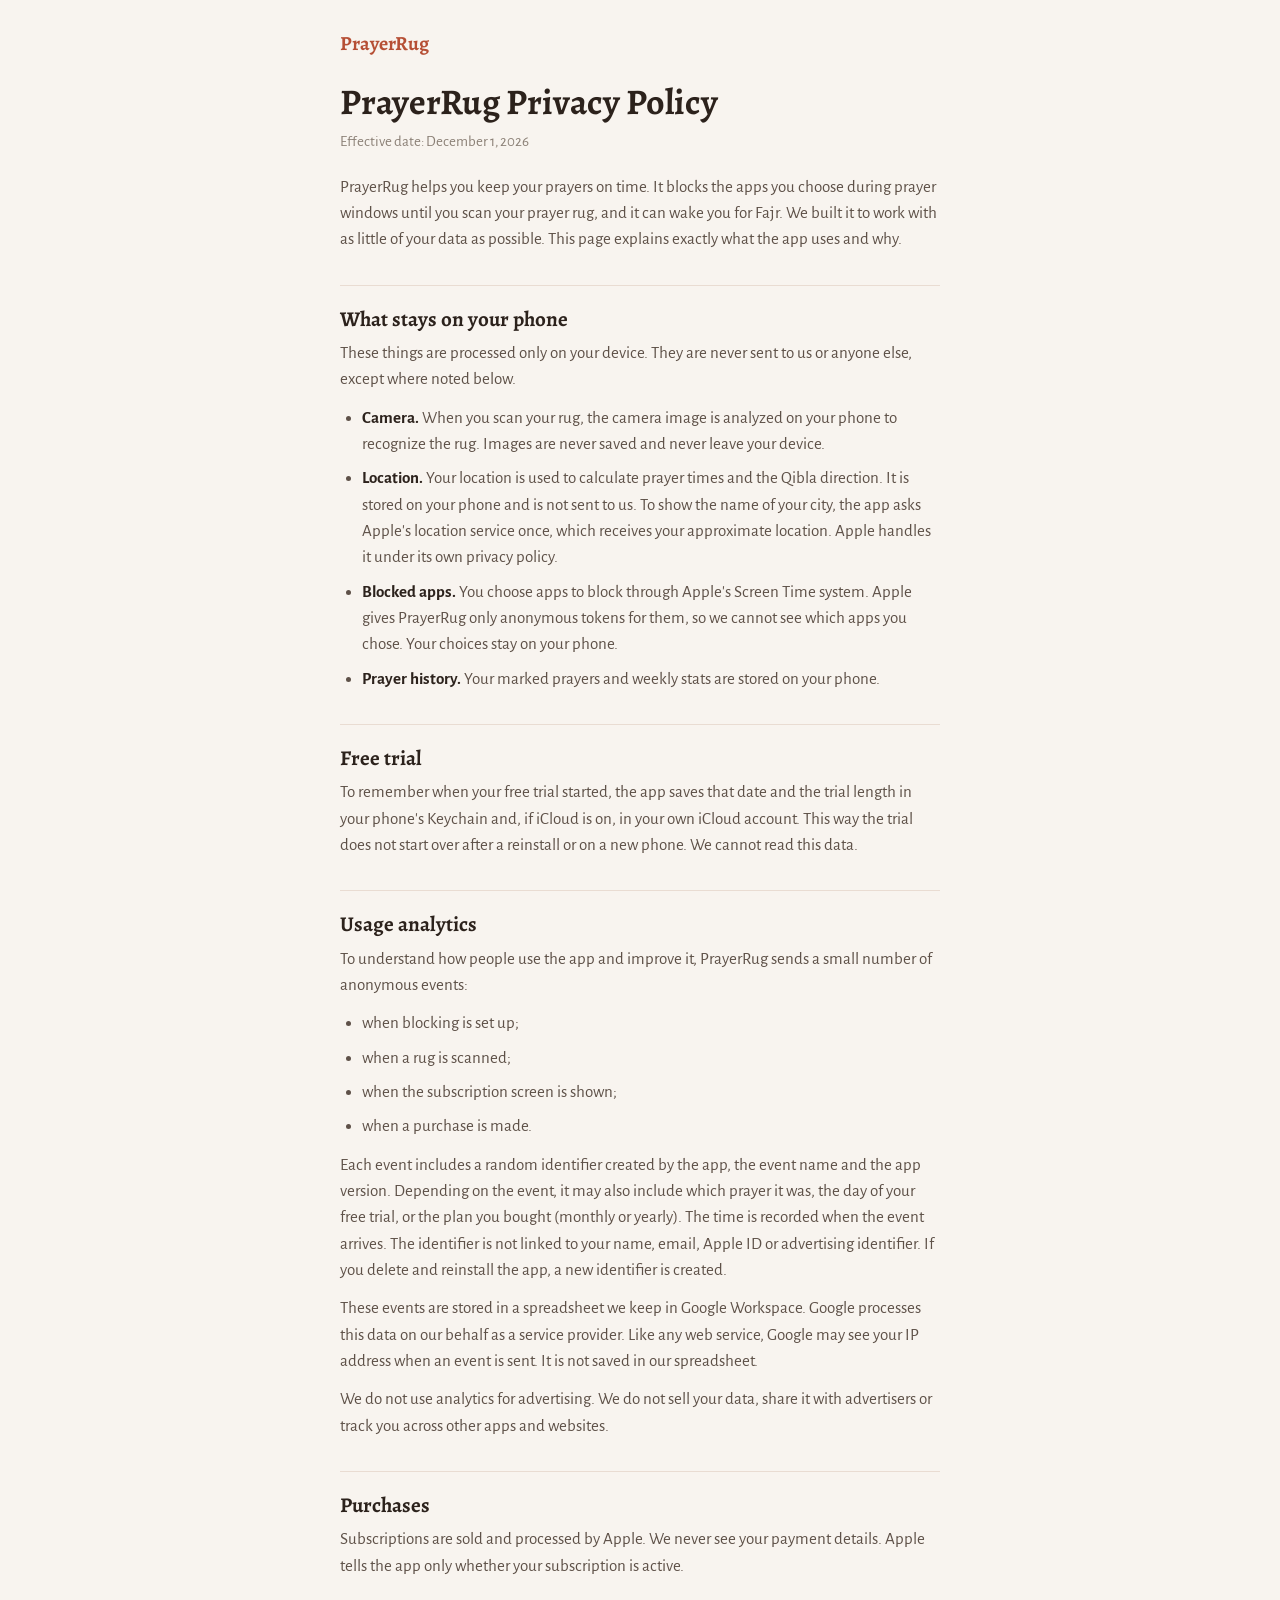
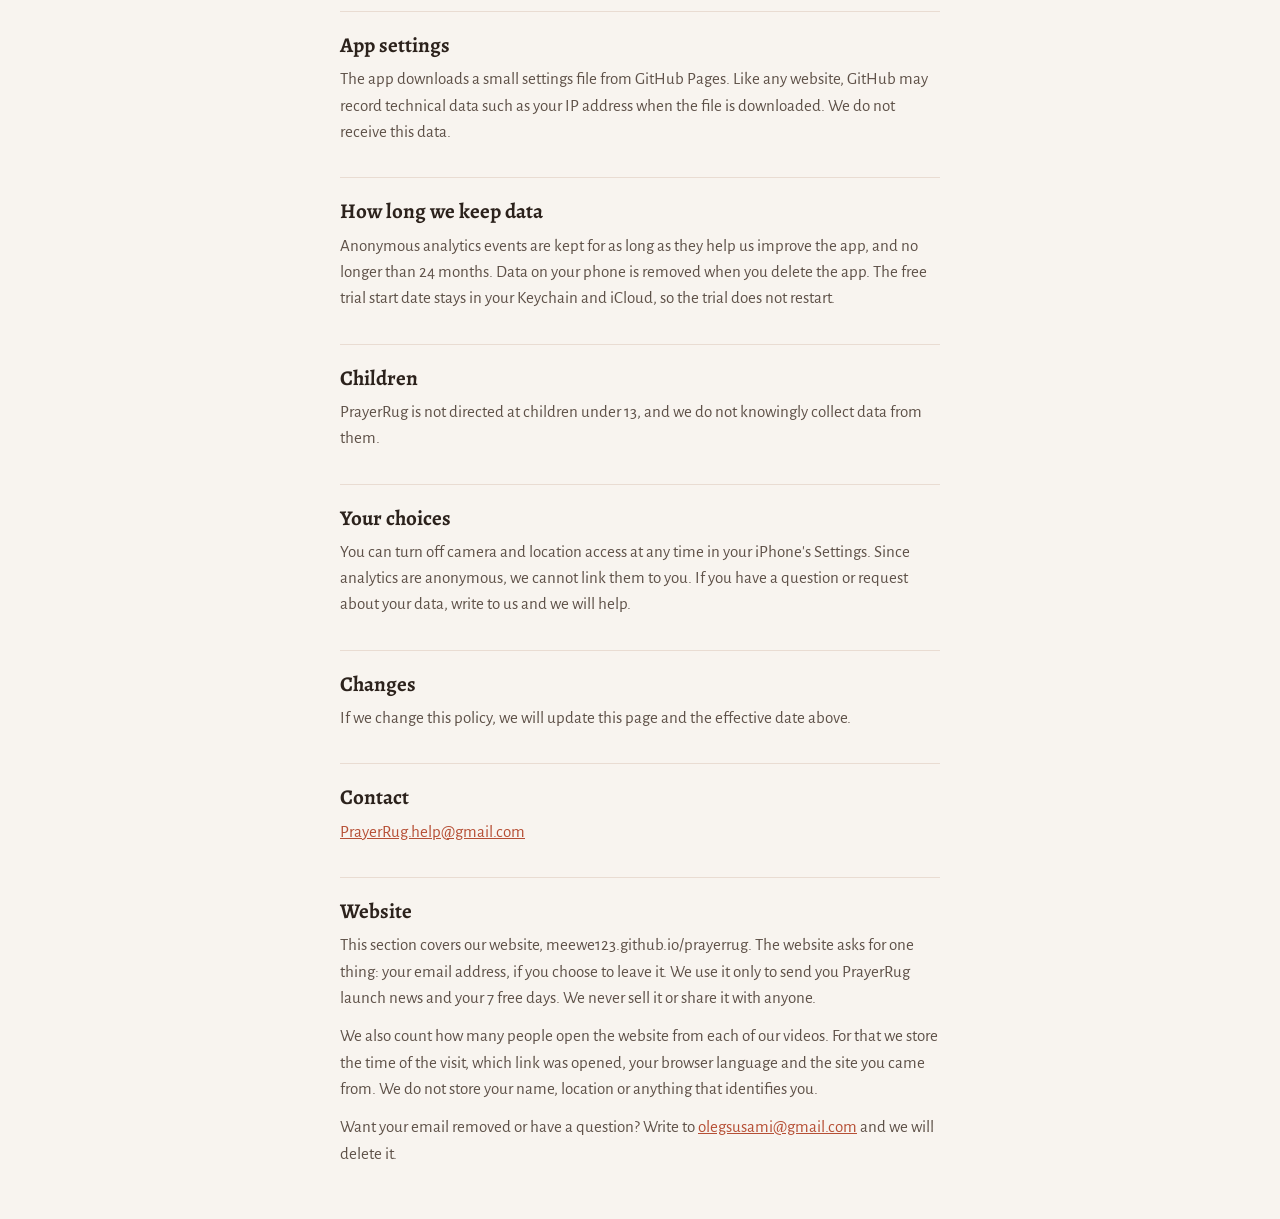
==== privacy/index.html @ 212ce333 "Add app privacy policy and support pages One privacy page at /privacy/ covers the app and, in a fina" ====
<!doctype html>
<html lang="en">
<head>
<meta charset="utf-8">
<meta name="viewport" content="width=device-width, initial-scale=1, viewport-fit=cover">
<title>PrayerRug Privacy Policy</title>
<meta name="description" content="What the PrayerRug app uses and why.">
<meta name="theme-color" content="#F8F4EF">
<link rel="stylesheet" href="../page.css">
</head>
<body>
<main>
  <a class="brand" href="../">PrayerRug</a>
  <h1>PrayerRug Privacy Policy</h1>
  <p class="date">Effective date: December 1, 2026</p>

  <p>PrayerRug helps you keep your prayers on time. It blocks the apps you choose during prayer windows until you scan your prayer rug, and it can wake you for Fajr. We built it to work with as little of your data as possible. This page explains exactly what the app uses and why.</p>

  <h2>What stays on your phone</h2>
  <p>These things are processed only on your device. They are never sent to us or anyone else, except where noted below.</p>
  <ul>
    <li><strong>Camera.</strong> When you scan your rug, the camera image is analyzed on your phone to recognize the rug. Images are never saved and never leave your device.</li>
    <li><strong>Location.</strong> Your location is used to calculate prayer times and the Qibla direction. It is stored on your phone and is not sent to us. To show the name of your city, the app asks Apple's location service once, which receives your approximate location. Apple handles it under its own privacy policy.</li>
    <li><strong>Blocked apps.</strong> You choose apps to block through Apple's Screen Time system. Apple gives PrayerRug only anonymous tokens for them, so we cannot see which apps you chose. Your choices stay on your phone.</li>
    <li><strong>Prayer history.</strong> Your marked prayers and weekly stats are stored on your phone.</li>
  </ul>

  <h2>Free trial</h2>
  <p>To remember when your free trial started, the app saves that date and the trial length in your phone's Keychain and, if iCloud is on, in your own iCloud account. This way the trial does not start over after a reinstall or on a new phone. We cannot read this data.</p>

  <h2>Usage analytics</h2>
  <p>To understand how people use the app and improve it, PrayerRug sends a small number of anonymous events:</p>
  <ul>
    <li>when blocking is set up;</li>
    <li>when a rug is scanned;</li>
    <li>when the subscription screen is shown;</li>
    <li>when a purchase is made.</li>
  </ul>
  <p>Each event includes a random identifier created by the app, the event name and the app version. Depending on the event, it may also include which prayer it was, the day of your free trial, or the plan you bought (monthly or yearly). The time is recorded when the event arrives. The identifier is not linked to your name, email, Apple ID or advertising identifier. If you delete and reinstall the app, a new identifier is created.</p>
  <p>These events are stored in a spreadsheet we keep in Google Workspace. Google processes this data on our behalf as a service provider. Like any web service, Google may see your IP address when an event is sent. It is not saved in our spreadsheet.</p>
  <p>We do not use analytics for advertising. We do not sell your data, share it with advertisers or track you across other apps and websites.</p>

  <h2>Purchases</h2>
  <p>Subscriptions are sold and processed by Apple. We never see your payment details. Apple tells the app only whether your subscription is active.</p>

  <h2>App settings</h2>
  <p>The app downloads a small settings file from GitHub Pages. Like any website, GitHub may record technical data such as your IP address when the file is downloaded. We do not receive this data.</p>

  <h2>How long we keep data</h2>
  <p>Anonymous analytics events are kept for as long as they help us improve the app, and no longer than 24 months. Data on your phone is removed when you delete the app. The free trial start date stays in your Keychain and iCloud, so the trial does not restart.</p>

  <h2>Children</h2>
  <p>PrayerRug is not directed at children under 13, and we do not knowingly collect data from them.</p>

  <h2>Your choices</h2>
  <p>You can turn off camera and location access at any time in your iPhone's Settings. Since analytics are anonymous, we cannot link them to you. If you have a question or request about your data, write to us and we will help.</p>

  <h2>Changes</h2>
  <p>If we change this policy, we will update this page and the effective date above.</p>

  <h2>Contact</h2>
  <p><a href="mailto:PrayerRug.help@gmail.com">PrayerRug.help@gmail.com</a></p>

  <h2 id="website">Website</h2>
  <p>This section covers our website, meewe123.github.io/prayerrug. The website asks for one thing: your email address, if you choose to leave it. We use it only to send you PrayerRug launch news and your 7 free days. We never sell it or share it with anyone.</p>
  <p>We also count how many people open the website from each of our videos. For that we store the time of the visit, which link was opened, your browser language and the site you came from. We do not store your name, location or anything that identifies you.</p>
  <p>Want your email removed or have a question? Write to <a href="mailto:olegsusami@gmail.com">olegsusami@gmail.com</a> and we will delete it.</p>
</main>
</body>
</html>
---- page.css ----
/* Общий стиль страниц privacy/ и support/: шрифты и цвета лендинга. */
@font-face { font-family: "Alegreya"; font-weight: 700; font-display: swap; src: url("fonts/Alegreya-Bold.woff2") format("woff2"); }
@font-face { font-family: "Alegreya Sans"; font-weight: 400; font-display: swap; src: url("fonts/AlegreyaSans-Regular.woff2") format("woff2"); }
@font-face { font-family: "Alegreya Sans"; font-weight: 700; font-display: swap; src: url("fonts/AlegreyaSans-Bold.woff2") format("woff2"); }
:root { --paper: #F8F4EF; --ink: #2C221C; --sub: #5E5148; --muted: #8A7F75; --accent: #B64F35; --line: #E9DCD2; }
* { box-sizing: border-box; }
html, body { background: var(--paper); color: var(--ink); margin: 0; }
body {
  font: 400 17px/1.55 "Alegreya Sans", system-ui, -apple-system, sans-serif;
  padding: max(28px, env(safe-area-inset-top)) 20px max(40px, env(safe-area-inset-bottom));
  -webkit-font-smoothing: antialiased; -webkit-text-size-adjust: 100%;
}
main { max-width: 600px; margin: 0 auto; }
.brand { display: inline-block; font-family: "Alegreya", Georgia, serif; font-weight: 700; font-size: 20px; color: var(--accent); text-decoration: none; }
h1 { font-family: "Alegreya", Georgia, serif; font-weight: 700; font-size: clamp(28px, 7.5vw, 36px); line-height: 1.15; margin: 22px 0 8px; }
h2 { font-family: "Alegreya", Georgia, serif; font-weight: 700; font-size: 21px; line-height: 1.25; margin: 32px 0 8px; padding-top: 20px; border-top: 1px solid var(--line); }
p, li { color: var(--sub); }
p { margin: 0 0 12px; }
ul { margin: 0 0 12px; padding-left: 22px; }
li { margin-bottom: 8px; }
strong { color: var(--ink); font-weight: 700; }
.date { color: var(--muted); font-size: 15px; margin-bottom: 20px; }
a { color: var(--accent); overflow-wrap: anywhere; }
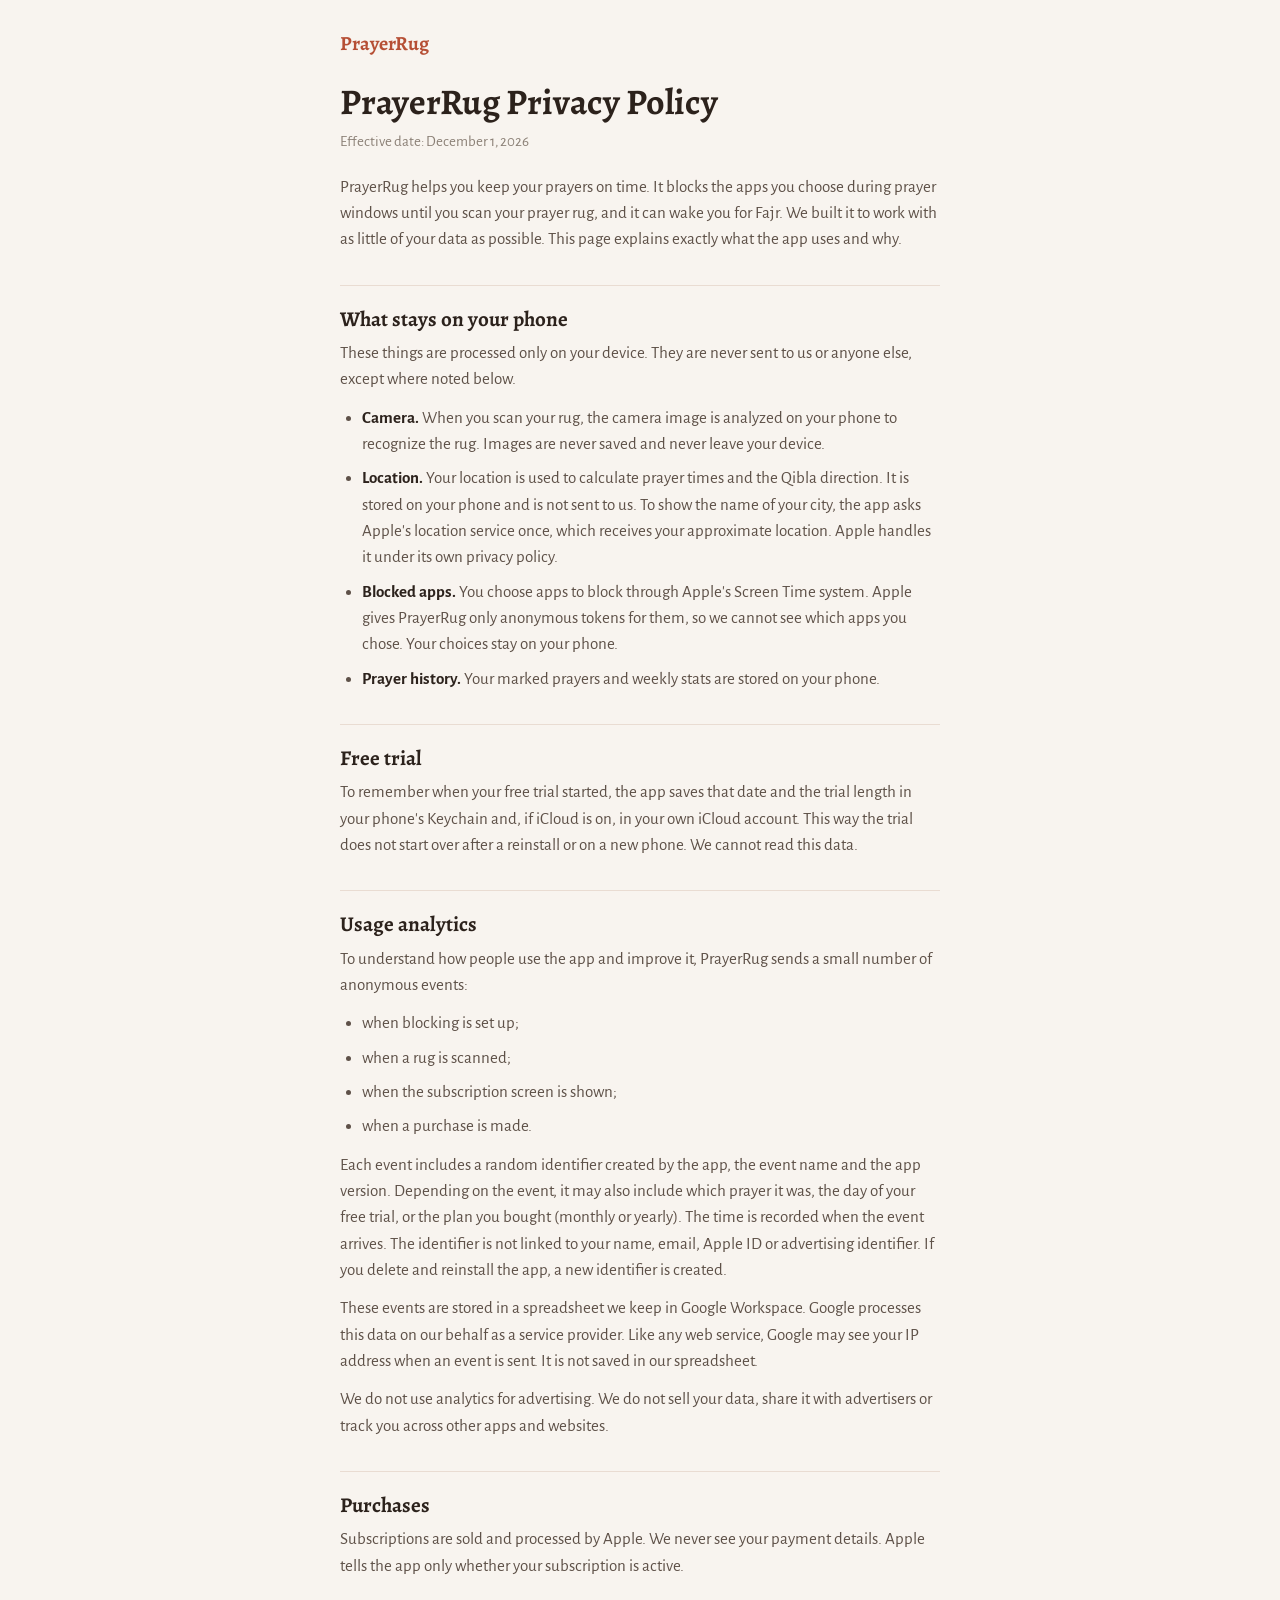
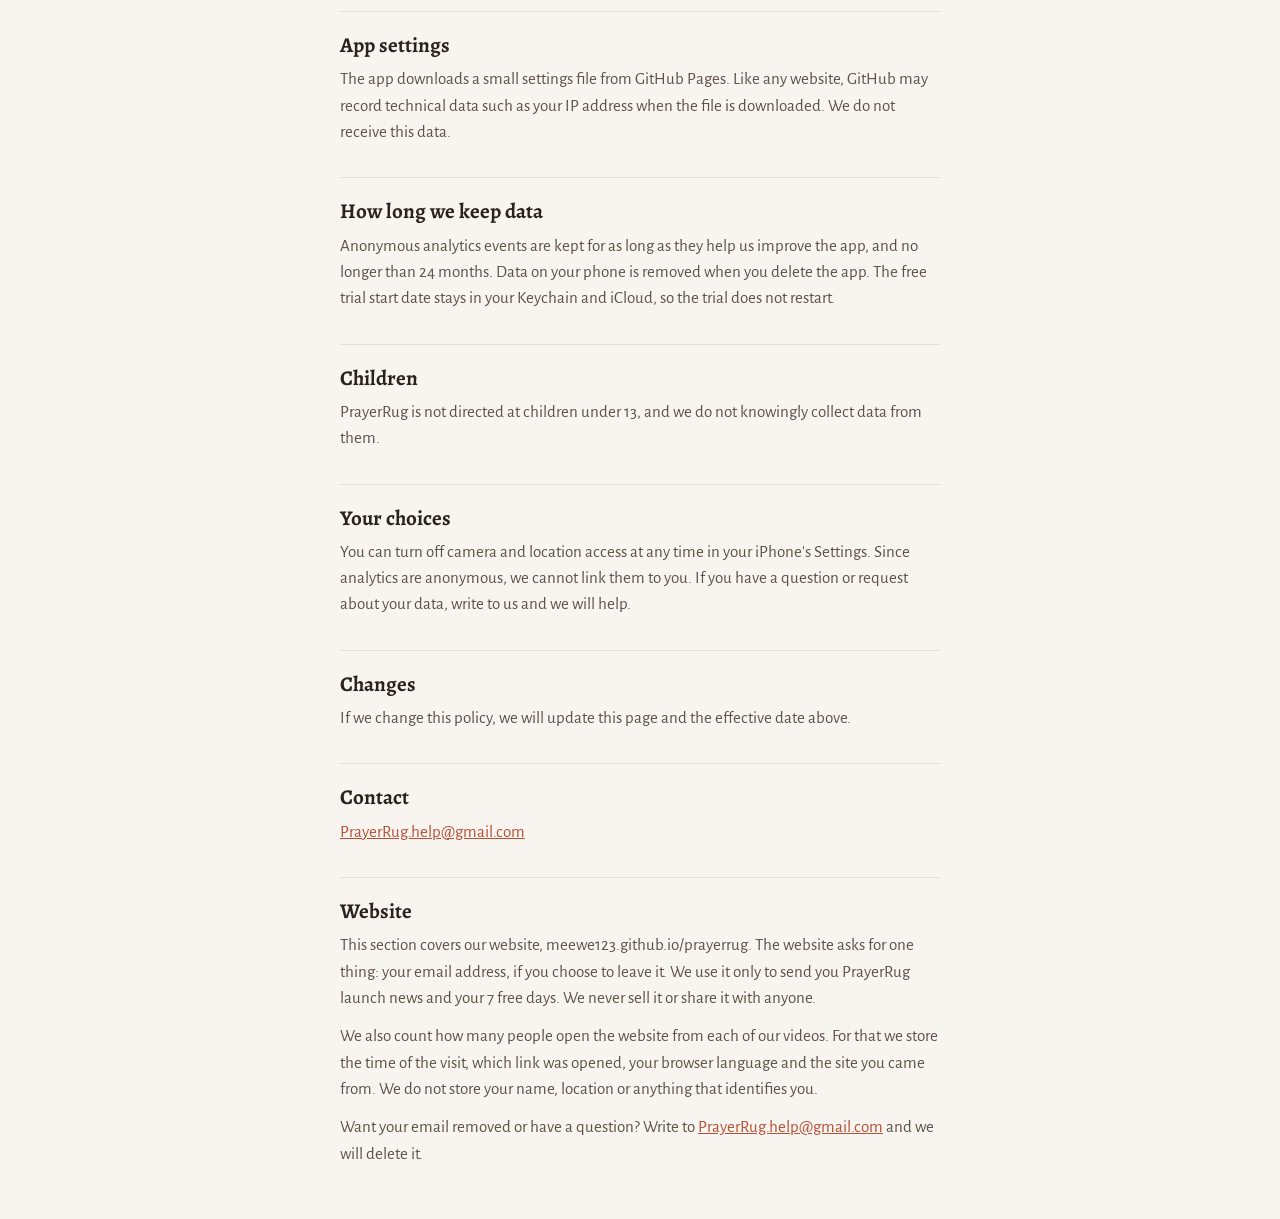
==== commit d3c5bc4c: "Use PrayerRug.help@gmail.com as the contact email Co-Authored-By: Claude Opus 5.5 <noreply@anthropic" ====
--- a/privacy/index.html
+++ b/privacy/index.html
@@ -64,7 +64,7 @@
   <h2 id="website">Website</h2>
   <p>This section covers our website, meewe123.github.io/prayerrug. The website asks for one thing: your email address, if you choose to leave it. We use it only to send you PrayerRug launch news and your 7 free days. We never sell it or share it with anyone.</p>
   <p>We also count how many people open the website from each of our videos. For that we store the time of the visit, which link was opened, your browser language and the site you came from. We do not store your name, location or anything that identifies you.</p>
-  <p>Want your email removed or have a question? Write to <a href="mailto:olegsusami@gmail.com">olegsusami@gmail.com</a> and we will delete it.</p>
+  <p>Want your email removed or have a question? Write to <a href="mailto:PrayerRug.help@gmail.com">PrayerRug.help@gmail.com</a> and we will delete it.</p>
 </main>
 </body>
 </html>
